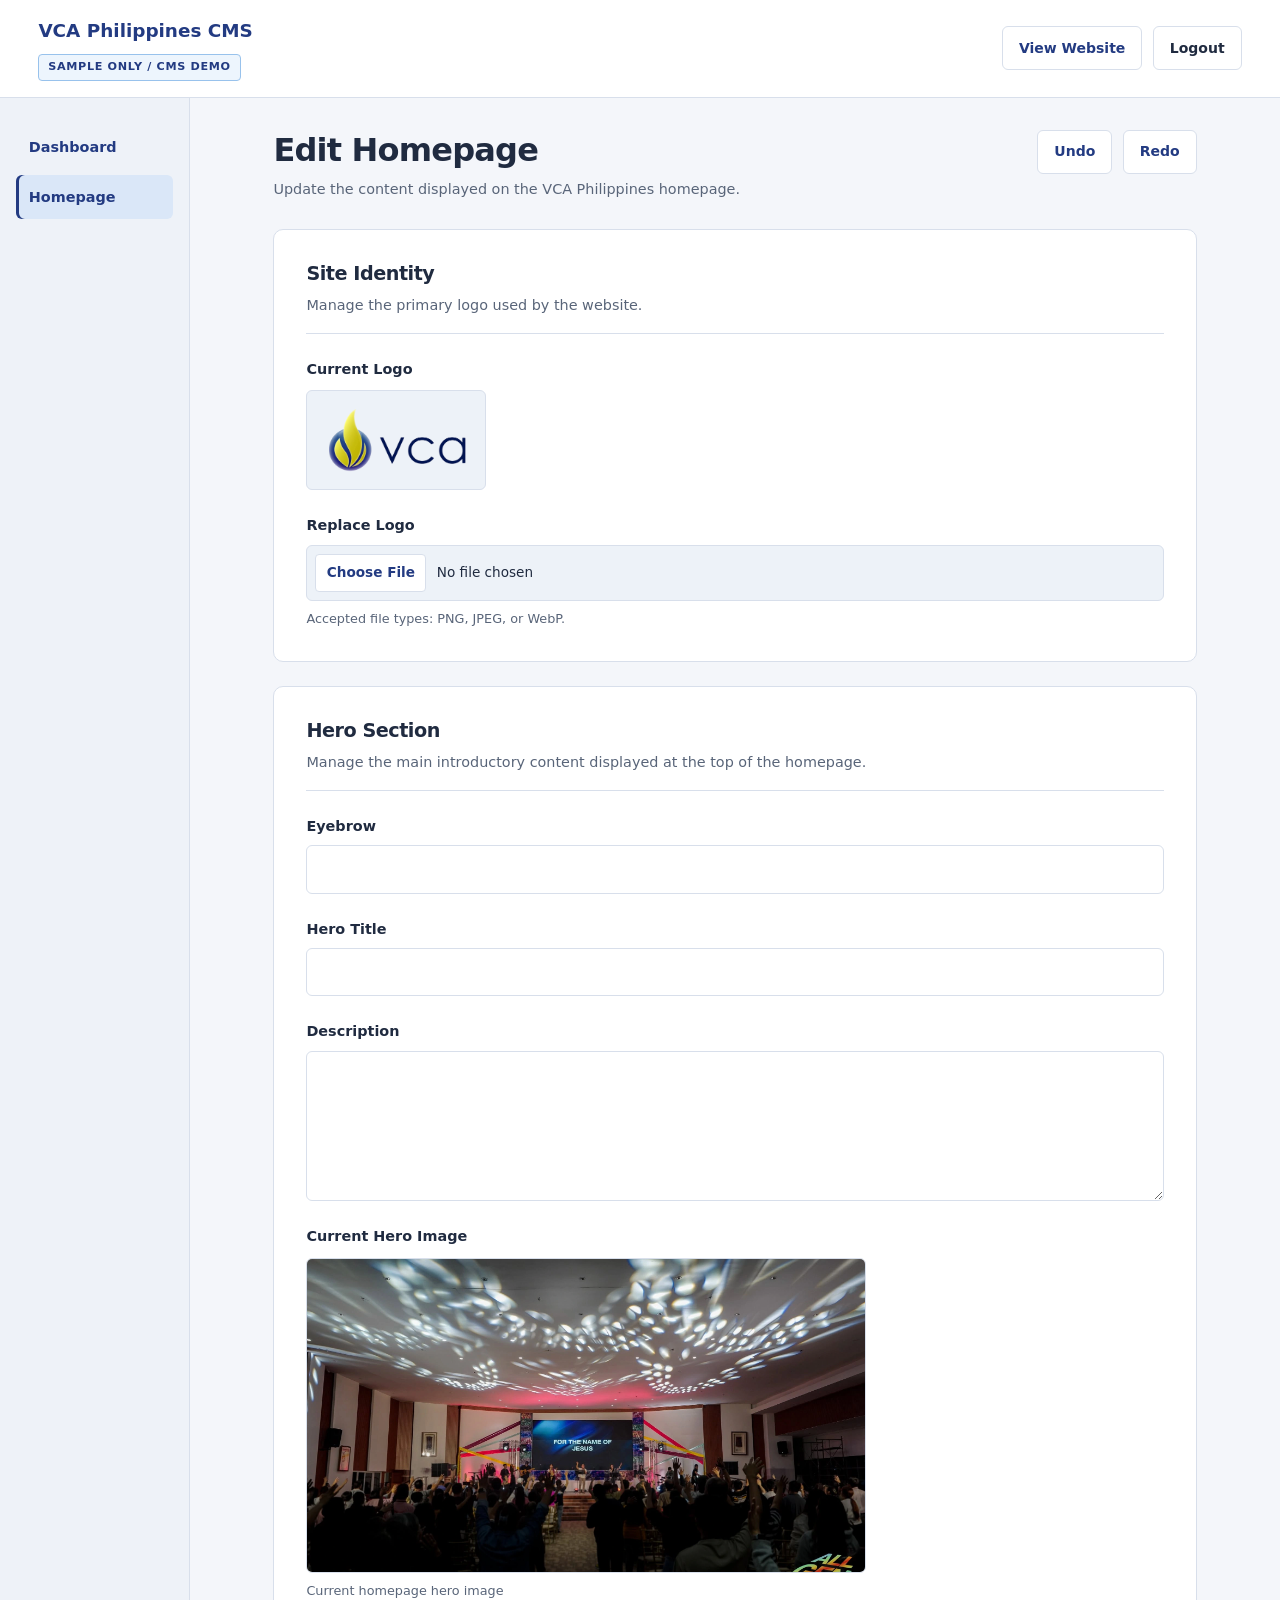
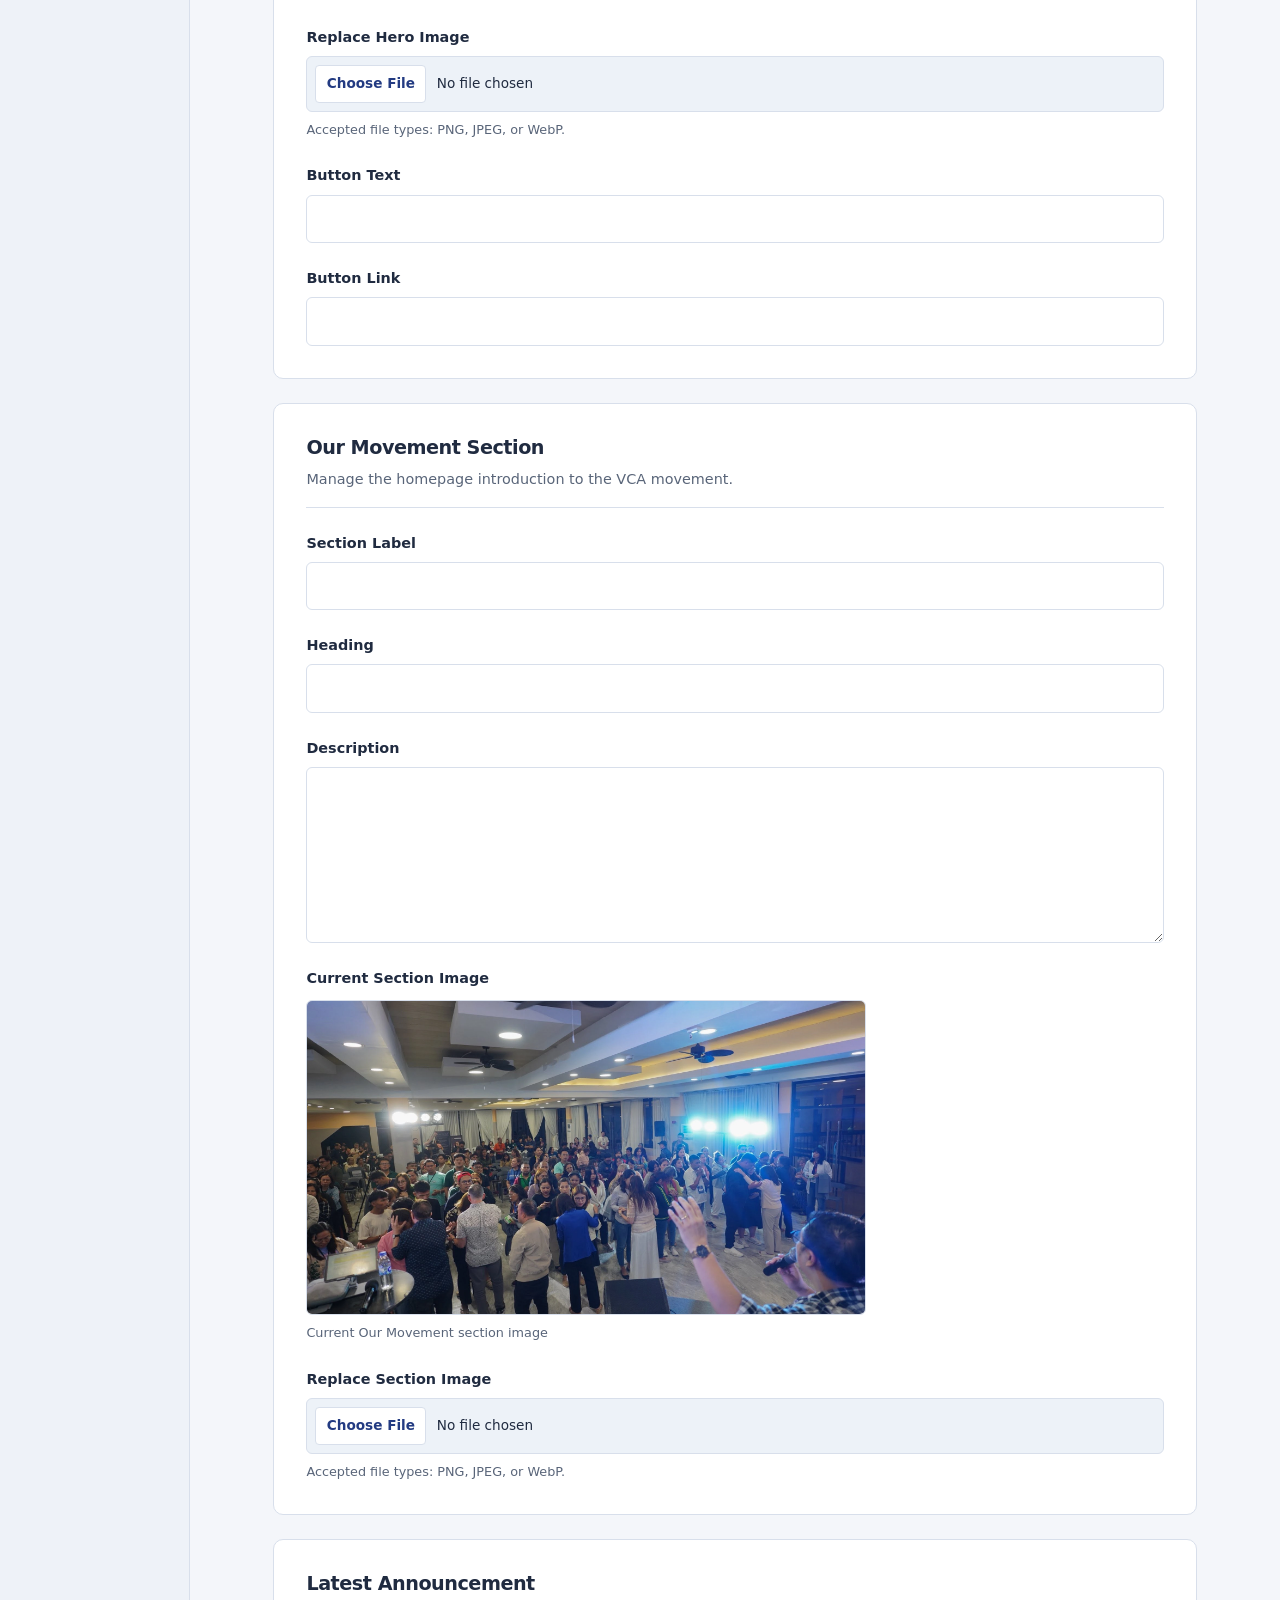
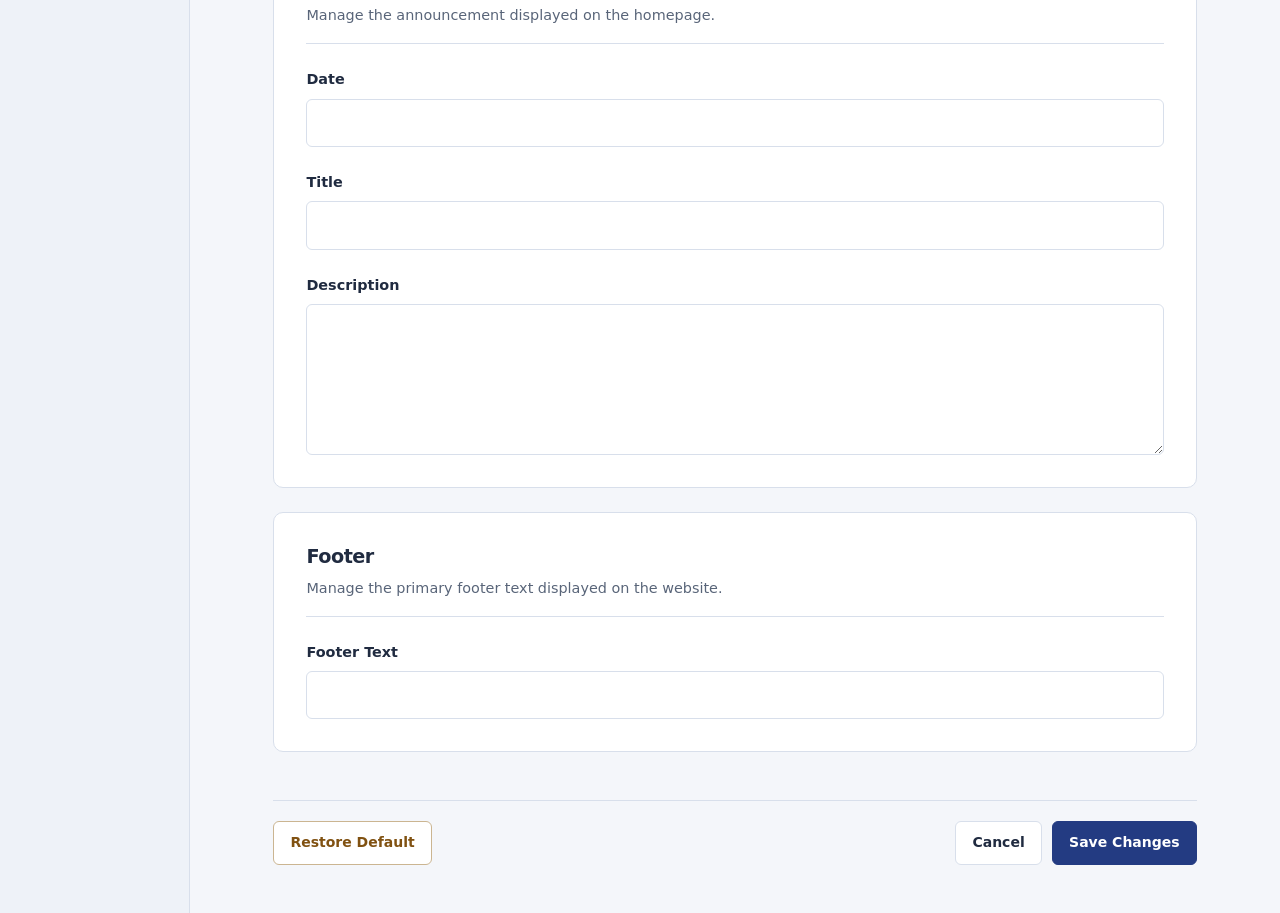
==== admin/index.html @ 5d70c637 "Initial VCA Philippines CMS Demo" ====
<!DOCTYPE html>
<html lang="en">
<head>
  <meta charset="UTF-8">
  <meta name="viewport" content="width=device-width, initial-scale=1.0">

  <title>VCA Philippines CMS | Homepage Editor</title>

  <meta
    name="description"
    content="VCA Philippines CMS demo homepage editor."
  >

  <!-- Future CMS stylesheet -->
  <link rel="stylesheet" href="admin.css">
</head>

<body>

  <!-- =========================================================
       ADMIN HEADER
  ========================================================== -->
  <header class="admin-header">

    <div class="admin-header__branding">
      <p class="admin-header__title">
        VCA Philippines CMS
      </p>

      <p class="admin-header__demo-label">
        <strong>SAMPLE ONLY / CMS DEMO</strong>
      </p>
    </div>

    <nav
      class="admin-header__actions"
      aria-label="CMS account and website actions"
    >
      <a
        id="view-website-link"
        href="../index.html"
        target="_blank"
        rel="noopener"
      >
        View Website
      </a>

      <button
        id="logout-button"
        type="button"
      >
        Logout
      </button>
    </nav>

  </header>


  <div class="admin-layout">

    <!-- =======================================================
         SIDEBAR
    ======================================================== -->
    <aside class="admin-sidebar">

      <nav aria-label="CMS navigation">
        <ul>

          <li>
            <a href="#">
              Dashboard
            </a>
          </li>

          <li>
            <a
              href="./index.html"
              aria-current="page"
            >
              Homepage
            </a>
          </li>

        </ul>
      </nav>

    </aside>


    <!-- =======================================================
         MAIN EDITOR REGION
    ======================================================== -->
    <main
      class="admin-main"
      aria-labelledby="editor-title"
    >

      <!-- =====================================================
           EDITOR TOOLBAR
      ====================================================== -->
      <header class="editor-toolbar">

        <div class="editor-toolbar__heading">
          <h1 id="editor-title">
            Edit Homepage
          </h1>

          <p>
            Update the content displayed on the VCA Philippines homepage.
          </p>
        </div>

        <div
          class="editor-toolbar__history"
          role="group"
          aria-label="Editing history controls"
        >
          <button
            id="undo-button"
            type="button"
          >
            Undo
          </button>

          <button
            id="redo-button"
            type="button"
          >
            Redo
          </button>
        </div>

      </header>


      <!-- =====================================================
           HOMEPAGE EDITOR FORM
      ====================================================== -->
      <form
        id="homepage-editor-form"
        class="homepage-editor"
        method="post"
      >

        <!-- ===================================================
             SITE IDENTITY
        ==================================================== -->
        <section
          class="editor-section"
          aria-labelledby="site-identity-heading"
        >

          <header class="editor-section__header">
            <h2 id="site-identity-heading">
              Site Identity
            </h2>

            <p>
              Manage the primary logo used by the website.
            </p>
          </header>


          <div class="editor-field">

            <p>
              Current Logo
            </p>

            <img
              id="site-logo-preview"
              src="../assets/vca_phils_logo.png"
              alt="Current VCA Philippines logo preview"
            >

          </div>


          <div class="editor-field">

            <label for="site-logo-input">
              Replace Logo
            </label>

            <input
              id="site-logo-input"
              name="site-logo"
              type="file"
              accept="image/png,image/jpeg,image/webp"
            >

            <p>
              Accepted file types: PNG, JPEG, or WebP.
            </p>

          </div>

        </section>


        <!-- ===================================================
             HERO SECTION
        ==================================================== -->
        <section
          class="editor-section"
          aria-labelledby="hero-section-heading"
        >

          <header class="editor-section__header">
            <h2 id="hero-section-heading">
              Hero Section
            </h2>

            <p>
              Manage the main introductory content displayed at the top
              of the homepage.
            </p>
          </header>


          <div class="editor-field">

            <label for="hero-eyebrow">
              Eyebrow
            </label>

            <input
              id="hero-eyebrow"
              name="hero-eyebrow"
              type="text"
            >

          </div>


          <div class="editor-field">

            <label for="hero-title">
              Hero Title
            </label>

            <input
              id="hero-title"
              name="hero-title"
              type="text"
            >

          </div>


          <div class="editor-field">

            <label for="hero-description">
              Description
            </label>

            <textarea
              id="hero-description"
              name="hero-description"
              rows="5"
            ></textarea>

          </div>


          <div class="editor-field">

            <p>
              Current Hero Image
            </p>

            <figure class="editor-image-preview">

              <img
                id="hero-image-preview"
                src="../assets/hero-default.webp"
                alt="Current homepage hero image preview"
              >

              <figcaption>
                Current homepage hero image
              </figcaption>

            </figure>

          </div>


          <div class="editor-field">

            <label for="hero-image-input">
              Replace Hero Image
            </label>

            <input
              id="hero-image-input"
              name="hero-image"
              type="file"
              accept="image/png,image/jpeg,image/webp"
            >

            <p>
              Accepted file types: PNG, JPEG, or WebP.
            </p>

          </div>


          <div class="editor-field">

            <label for="hero-button-text">
              Button Text
            </label>

            <input
              id="hero-button-text"
              name="hero-button-text"
              type="text"
            >

          </div>


          <div class="editor-field">

            <label for="hero-button-link">
              Button Link
            </label>

            <input
              id="hero-button-link"
              name="hero-button-link"
              type="text"
            >

          </div>

        </section>


        <!-- ===================================================
             OUR MOVEMENT SECTION
        ==================================================== -->
        <section
          class="editor-section"
          aria-labelledby="about-section-heading"
        >

          <header class="editor-section__header">
            <h2 id="about-section-heading">
              Our Movement Section
            </h2>

            <p>
              Manage the homepage introduction to the VCA movement.
            </p>
          </header>


          <div class="editor-field">

            <label for="about-label">
              Section Label
            </label>

            <input
              id="about-label"
              name="about-label"
              type="text"
            >

          </div>


          <div class="editor-field">

            <label for="about-title">
              Heading
            </label>

            <input
              id="about-title"
              name="about-title"
              type="text"
            >

          </div>


          <div class="editor-field">

            <label for="about-description">
              Description
            </label>

            <textarea
              id="about-description"
              name="about-description"
              rows="6"
            ></textarea>

          </div>


          <div class="editor-field">

            <p>
              Current Section Image
            </p>

            <figure class="editor-image-preview">

              <img
                id="about-image-preview"
                src="../assets/movement.webp"
                alt="Current Our Movement section image preview"
              >

              <figcaption>
                Current Our Movement section image
              </figcaption>

            </figure>

          </div>


          <div class="editor-field">

            <label for="about-image-input">
              Replace Section Image
            </label>

            <input
              id="about-image-input"
              name="about-image"
              type="file"
              accept="image/png,image/jpeg,image/webp"
            >

            <p>
              Accepted file types: PNG, JPEG, or WebP.
            </p>

          </div>

        </section>


        <!-- ===================================================
             LATEST ANNOUNCEMENT SECTION
        ==================================================== -->
        <section
          class="editor-section"
          aria-labelledby="announcement-section-heading"
        >

          <header class="editor-section__header">
            <h2 id="announcement-section-heading">
              Latest Announcement
            </h2>

            <p>
              Manage the announcement displayed on the homepage.
            </p>
          </header>


          <div class="editor-field">

            <label for="announcement-date">
              Date
            </label>

            <input
              id="announcement-date"
              name="announcement-date"
              type="text"
            >

          </div>


          <div class="editor-field">

            <label for="announcement-title">
              Title
            </label>

            <input
              id="announcement-title"
              name="announcement-title"
              type="text"
            >

          </div>


          <div class="editor-field">

            <label for="announcement-description">
              Description
            </label>

            <textarea
              id="announcement-description"
              name="announcement-description"
              rows="5"
            ></textarea>

          </div>

        </section>


        <!-- ===================================================
             FOOTER SECTION
        ==================================================== -->
        <section
          class="editor-section"
          aria-labelledby="footer-section-heading"
        >

          <header class="editor-section__header">
            <h2 id="footer-section-heading">
              Footer
            </h2>

            <p>
              Manage the primary footer text displayed on the website.
            </p>
          </header>


          <div class="editor-field">

            <label for="footer-text">
              Footer Text
            </label>

            <input
              id="footer-text"
              name="footer-text"
              type="text"
            >

          </div>

        </section>


        <!-- ===================================================
             EDITOR STATUS
        ==================================================== -->
        <div
          id="editor-status"
          class="editor-status"
          role="status"
          aria-live="polite"
          aria-atomic="true"
        ></div>


        <!-- ===================================================
             BOTTOM ACTIONS
        ==================================================== -->
        <footer class="editor-actions">

          <div class="editor-actions__secondary">

            <button
              id="restore-default-button"
              type="button"
            >
              Restore Default
            </button>

          </div>


          <div class="editor-actions__primary">

            <button
              id="cancel-button"
              type="button"
            >
              Cancel
            </button>

            <button
              id="save-button"
              type="submit"
            >
              Save Changes
            </button>

          </div>

        </footer>

      </form>

    </main>

  </div>

</body>
</html>
---- admin/admin.css ----
/* Design tokens */
:root {
  --vca-blue: #233b82;
  --vca-sky-blue: #98c2ec;
  --surface: #fff;
  --page-bg: #f4f6fa;
  --surface-muted: #edf2f8;
  --text-primary: #202b40;
  --text-muted: #596579;
  --border-color: #d8dfeb;
  --success: #22613b;
  --error: #a12c38;
  --warning: #805111;
  --radius: 10px;
  --shadow: 0 4px 18px rgba(23, 39, 75, 0.05);
  --content-width: 1000px;
}

/* Base */
*, *::before, *::after { box-sizing: border-box; }
body {
  margin: 0;
  background: var(--page-bg);
  color: var(--text-primary);
  font-family: system-ui, -apple-system, BlinkMacSystemFont, "Segoe UI", sans-serif;
  font-size: 1rem;
  line-height: 1.6;
}
h1, h2, p { margin-top: 0; }
h1, h2 { line-height: 1.25; letter-spacing: -0.025em; }
h1 { font-size: clamp(1.6rem, 3vw, 2rem); margin-bottom: 0.5rem; }
h2 { font-size: 1.2rem; margin-bottom: 0.5rem; }
a { color: var(--vca-blue); text-underline-offset: 0.2em; }
a:hover { text-decoration-thickness: 2px; }
img { display: block; max-width: 100%; }
button, input, textarea { font: inherit; }
button, a, label, p, h1, h2 { overflow-wrap: anywhere; }
:focus-visible {
  outline: 3px solid var(--vca-blue);
  outline-offset: 3px;
}

/* Forms */
label {
  display: block;
  margin-bottom: 0.45rem;
  font-size: 0.9rem;
  font-weight: 650;
}
input, textarea {
  display: block;
  width: 100%;
  min-width: 0;
  min-height: 44px;
  padding: 0.65rem 0.8rem;
  color: var(--text-primary);
  background: var(--surface);
  border: 1px solid var(--border-color);
  border-radius: 6px;
}
input:hover:not(:disabled), textarea:hover:not(:disabled) { border-color: #8999b6; }
input:focus-visible, textarea:focus-visible { border-color: var(--vca-blue); }
textarea { min-height: 130px; resize: vertical; }
input[type="file"] {
  padding: 0.5rem;
  font-size: 0.85rem;
  background: var(--surface-muted);
}
input::file-selector-button {
  margin-right: 0.65rem;
  padding: 0.45rem 0.65rem;
  border: 1px solid var(--border-color);
  border-radius: 4px;
  background: var(--surface);
  color: var(--vca-blue);
  font: inherit;
  font-weight: 600;
  cursor: pointer;
}
input::file-selector-button:hover { background: #e1ebf8; }
input[aria-invalid="true"], textarea[aria-invalid="true"] { border-color: var(--error); }
input:disabled, textarea:disabled { background: var(--surface-muted); color: var(--text-muted); cursor: not-allowed; }
.cms-form-field + .cms-form-field { margin-top: 1.25rem; }
.editor-field + .editor-field { margin-top: 1.5rem; }
.editor-field > p {
  margin-bottom: 0.6rem;
  font-size: 0.9rem;
  font-weight: 600;
}
.editor-field > input + p {
  margin: 0.5rem 0 0;
  font-size: 0.8rem;
  font-weight: 400;
  color: var(--text-muted);
}

/* Buttons */
button, #view-website-link {
  display: inline-flex;
  align-items: center;
  justify-content: center;
  min-height: 44px;
  max-width: 100%;
  padding: 0.6rem 1rem;
  border: 1px solid var(--border-color);
  border-radius: 6px;
  background: var(--surface);
  color: var(--text-primary);
  font-size: 0.875rem;
  font-weight: 650;
  line-height: 1.4;
  text-align: center;
  text-decoration: none;
  cursor: pointer;
}
button:hover:not(:disabled), #view-website-link:hover { background: var(--surface-muted); border-color: #8999b6; }
#view-website-link, #undo-button, #redo-button { color: var(--vca-blue); }
#save-button, #login-submit {
  background: var(--vca-blue);
  color: #fff;
  border-color: var(--vca-blue);
}
#save-button:hover:not(:disabled), #login-submit:hover:not(:disabled) { background: #1a2d65; border-color: #1a2d65; }
#restore-default-button { color: var(--warning); border-color: #cbb591; }
#restore-default-button:hover:not(:disabled) { background: #fff5e5; border-color: var(--warning); }
button:disabled {
  opacity: 0.5;
  cursor: not-allowed;
  filter: grayscale(1);
}
button[aria-busy="true"] { cursor: progress; }

/* Login */
.cms-login {
  min-height: 100vh;
  min-height: 100svh;
  display: grid;
  place-items: center;
  padding: 2rem 1.25rem;
}
.cms-login__panel {
  width: 100%;
  max-width: 460px;
  min-width: 0;
  padding: clamp(1.25rem, 4vw, 2.25rem);
  background: var(--surface);
  border: 1px solid var(--border-color);
  border-radius: var(--radius);
  box-shadow: var(--shadow);
}
.cms-login__header { text-align: center; margin-bottom: 1.75rem; }
.cms-login__logo { width: 120px; height: 80px; object-fit: contain; margin: 0 auto 1rem; }
.cms-login__label, .admin-header__demo-label {
  display: inline-block;
  margin-bottom: 0.75rem;
  padding: 0.25rem 0.55rem;
  border: 1px solid var(--vca-sky-blue);
  border-radius: 4px;
  background: #edf5fd;
  color: var(--vca-blue);
  font-size: 0.7rem;
  font-weight: 700;
  letter-spacing: 0.06em;
  line-height: 1.5;
  text-transform: uppercase;
}
.cms-login__header > p:last-child { margin-bottom: 0; color: var(--text-muted); font-size: 0.9rem; }
#login-submit { width: 100%; margin-top: 1.25rem; }
.cms-demo-notice {
  margin-top: 1.75rem;
  padding: 1rem;
  border-radius: 6px;
  background: var(--surface-muted);
  color: var(--vca-blue);
  font-size: 0.8rem;
  text-align: center;
}
.cms-demo-notice p { margin: 0.35rem 0 0; color: var(--text-muted); }

/* Admin shell */
.admin-header {
  display: flex;
  align-items: center;
  justify-content: space-between;
  flex-wrap: wrap;
  gap: 1rem;
  padding: 1rem clamp(1.25rem, 3vw, 2.5rem);
  background: var(--surface);
  border-bottom: 1px solid var(--border-color);
}
.admin-header__title { margin-bottom: 0.4rem; color: var(--vca-blue); font-size: 1.15rem; font-weight: 750; }
.admin-header__demo-label { margin-bottom: 0; }
.admin-header__actions, .editor-toolbar__history, .editor-actions__primary {
  display: flex;
  flex-wrap: wrap;
  align-items: center;
  gap: 0.65rem;
}
.admin-layout { display: grid; grid-template-columns: 190px minmax(0, 1fr); min-height: calc(100vh - 110px); }
.admin-sidebar { padding: 1.75rem 1rem; border-right: 1px solid var(--border-color); background: #eef2f8; }
.admin-sidebar ul { list-style: none; padding: 0; margin: 0; display: grid; gap: 0.35rem; }
.admin-sidebar a {
  display: flex;
  align-items: center;
  min-height: 44px;
  padding: 0.6rem 0.8rem;
  border-radius: 6px;
  font-size: 0.9rem;
  font-weight: 600;
  text-decoration: none;
}
.admin-sidebar a:hover { background: #dfe8f5; }
.admin-sidebar a[aria-current="page"] { background: #dae7f8; box-shadow: inset 3px 0 var(--vca-blue); }
.admin-main { min-width: 0; width: 100%; max-width: var(--content-width); margin-inline: auto; padding: 2rem clamp(1.25rem, 3vw, 2.5rem) 3rem; }

/* Editor panels and previews */
.editor-toolbar { display: flex; justify-content: space-between; align-items: flex-start; flex-wrap: wrap; gap: 1rem; margin-bottom: 1.75rem; }
.editor-toolbar__heading { min-width: 0; }
.editor-toolbar__heading p { margin: 0; color: var(--text-muted); font-size: 0.9rem; }
.homepage-editor { display: grid; gap: 1.5rem; min-width: 0; }
.editor-section { min-width: 0; padding: clamp(1.25rem, 3vw, 2rem); border: 1px solid var(--border-color); border-radius: var(--radius); background: var(--surface); }
.editor-section__header { margin-bottom: 1.5rem; padding-bottom: 1rem; border-bottom: 1px solid var(--border-color); }
.editor-section__header p { max-width: 65ch; margin-bottom: 0; color: var(--text-muted); font-size: 0.9rem; }
#site-logo-preview { width: 180px; height: 100px; padding: 1rem; object-fit: contain; border: 1px solid var(--border-color); border-radius: 6px; background: var(--surface-muted); }
.editor-image-preview { width: 100%; max-width: 560px; margin: 0; }
.editor-image-preview img { width: 100%; aspect-ratio: 16 / 9; max-height: 315px; object-fit: cover; border: 1px solid var(--border-color); border-radius: 6px; background: var(--surface-muted); }
.editor-image-preview figcaption { margin-top: 0.5rem; color: var(--text-muted); font-size: 0.8rem; }
.editor-actions { display: flex; justify-content: space-between; align-items: center; flex-wrap: wrap; gap: 1rem; padding-top: 1.25rem; border-top: 1px solid var(--border-color); }

/* Future status states: apply classes to the existing live regions.
   State text will be supplied later; CSS does not generate messages. */
.cms-login__status, .editor-status { border-radius: 6px; font-size: 0.9rem; overflow-wrap: anywhere; }
.cms-login__status:not(:empty) { margin-top: 1.25rem; }
.cms-login__status:not(:empty), .editor-status:not(:empty) { padding: 0.8rem 1rem; border: 1px solid var(--border-color); background: var(--surface-muted); }
.editor-status:empty { margin-block: -0.75rem; }
.cms-login__status.is-success, .editor-status.is-success { color: var(--success); border-color: #a7cbb2; background: #eff8f2; }
.cms-login__status.is-error, .editor-status.is-error { color: var(--error); border-color: #e5b6bc; background: #fff2f3; }
.cms-login__status.is-warning, .editor-status.is-warning { color: var(--warning); border-color: #ddc5a1; background: #fff7eb; }
.cms-login__status.is-loading, .editor-status.is-loading,
.cms-login__status.is-ready, .editor-status.is-ready { color: var(--vca-blue); border-color: var(--vca-sky-blue); background: #edf5fd; }
.cms-login__status.is-loading, .editor-status.is-loading { cursor: progress; }

/* Responsive: navigation stays exposed, actions wrap without scripts. */
@media (max-width: 800px) {
  .admin-layout { grid-template-columns: minmax(0, 1fr); }
  .admin-sidebar { padding: 0.65rem 1.25rem; border-right: 0; border-bottom: 1px solid var(--border-color); }
  .admin-sidebar ul { display: flex; flex-wrap: wrap; gap: 0.5rem; }
  .admin-main { padding-top: 1.5rem; }
}
@media (max-width: 650px) {
  .admin-header { align-items: flex-start; }
  .admin-header__branding, .admin-header__actions { width: 100%; }
  .editor-toolbar { gap: 0.85rem; }
  .editor-actions { align-items: stretch; }
  .editor-actions__secondary, .editor-actions__primary { width: 100%; }
  .editor-actions__primary button { flex: 1; }
}
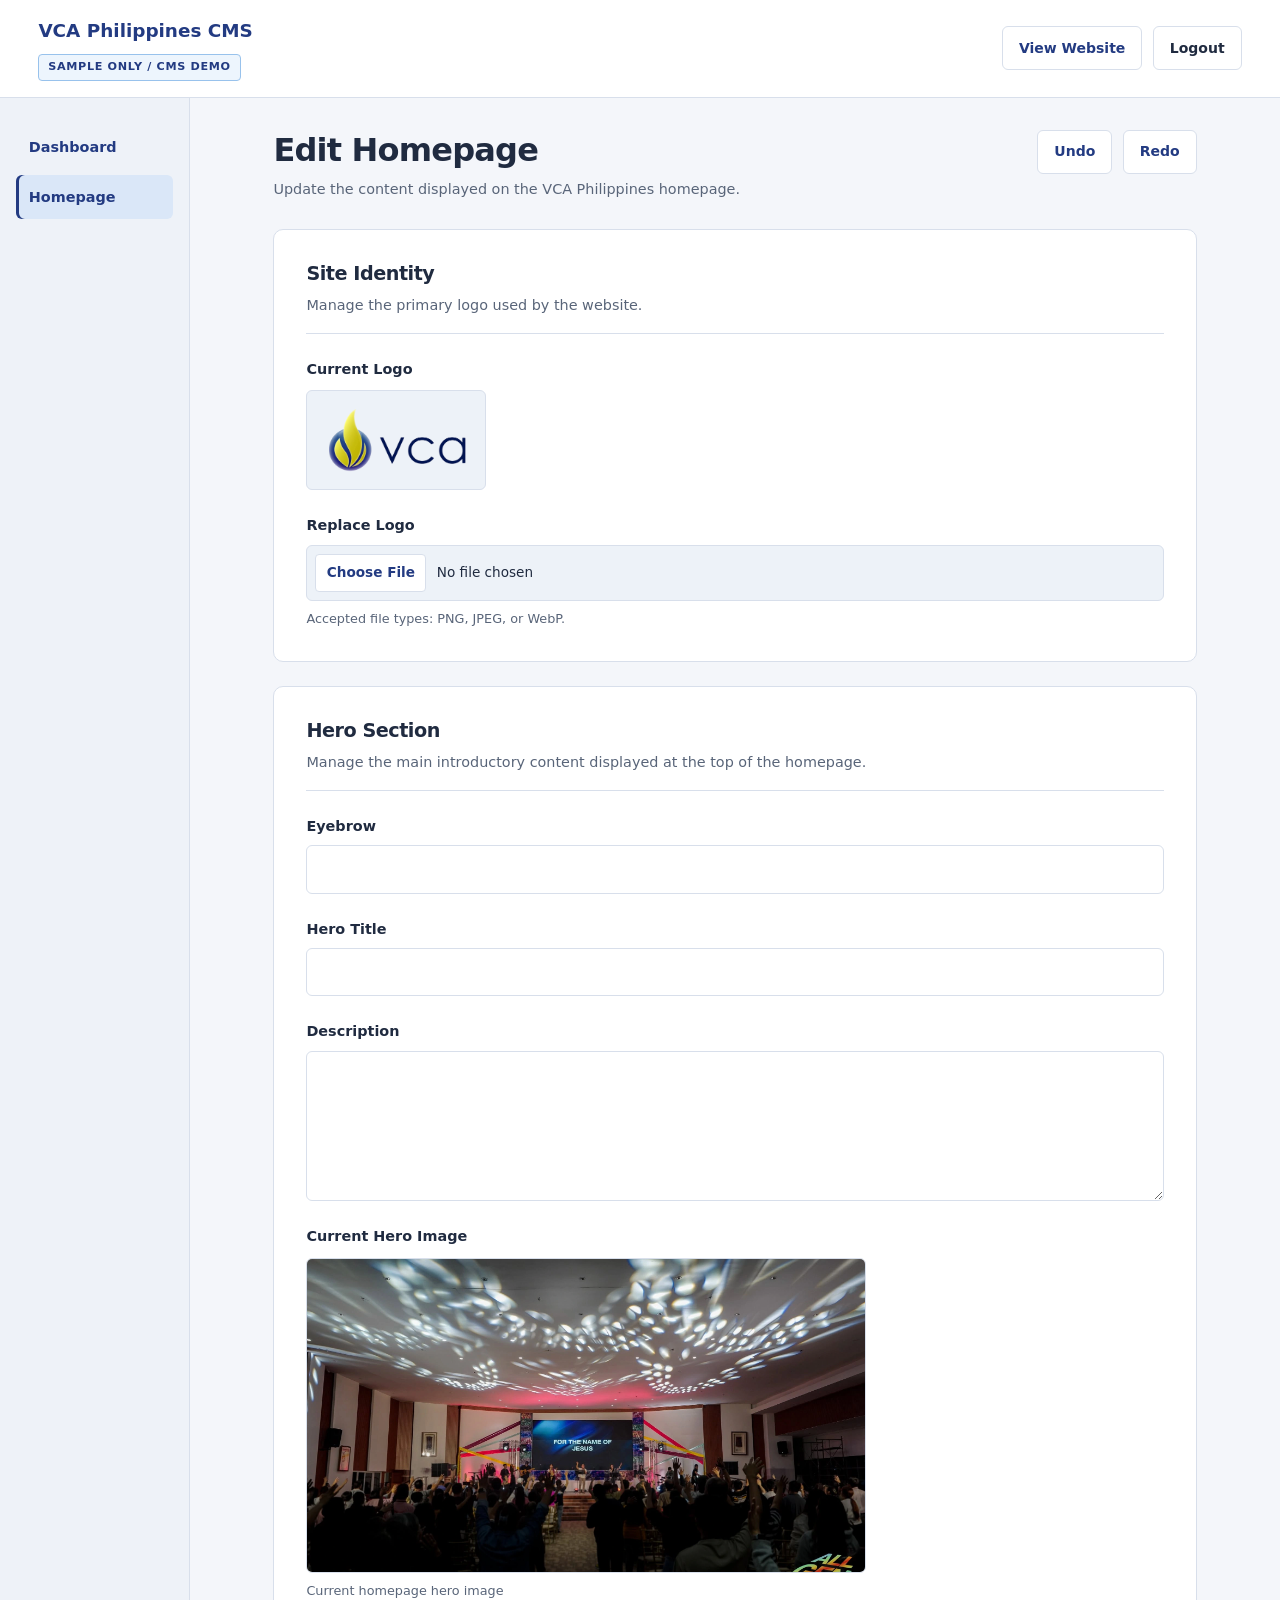
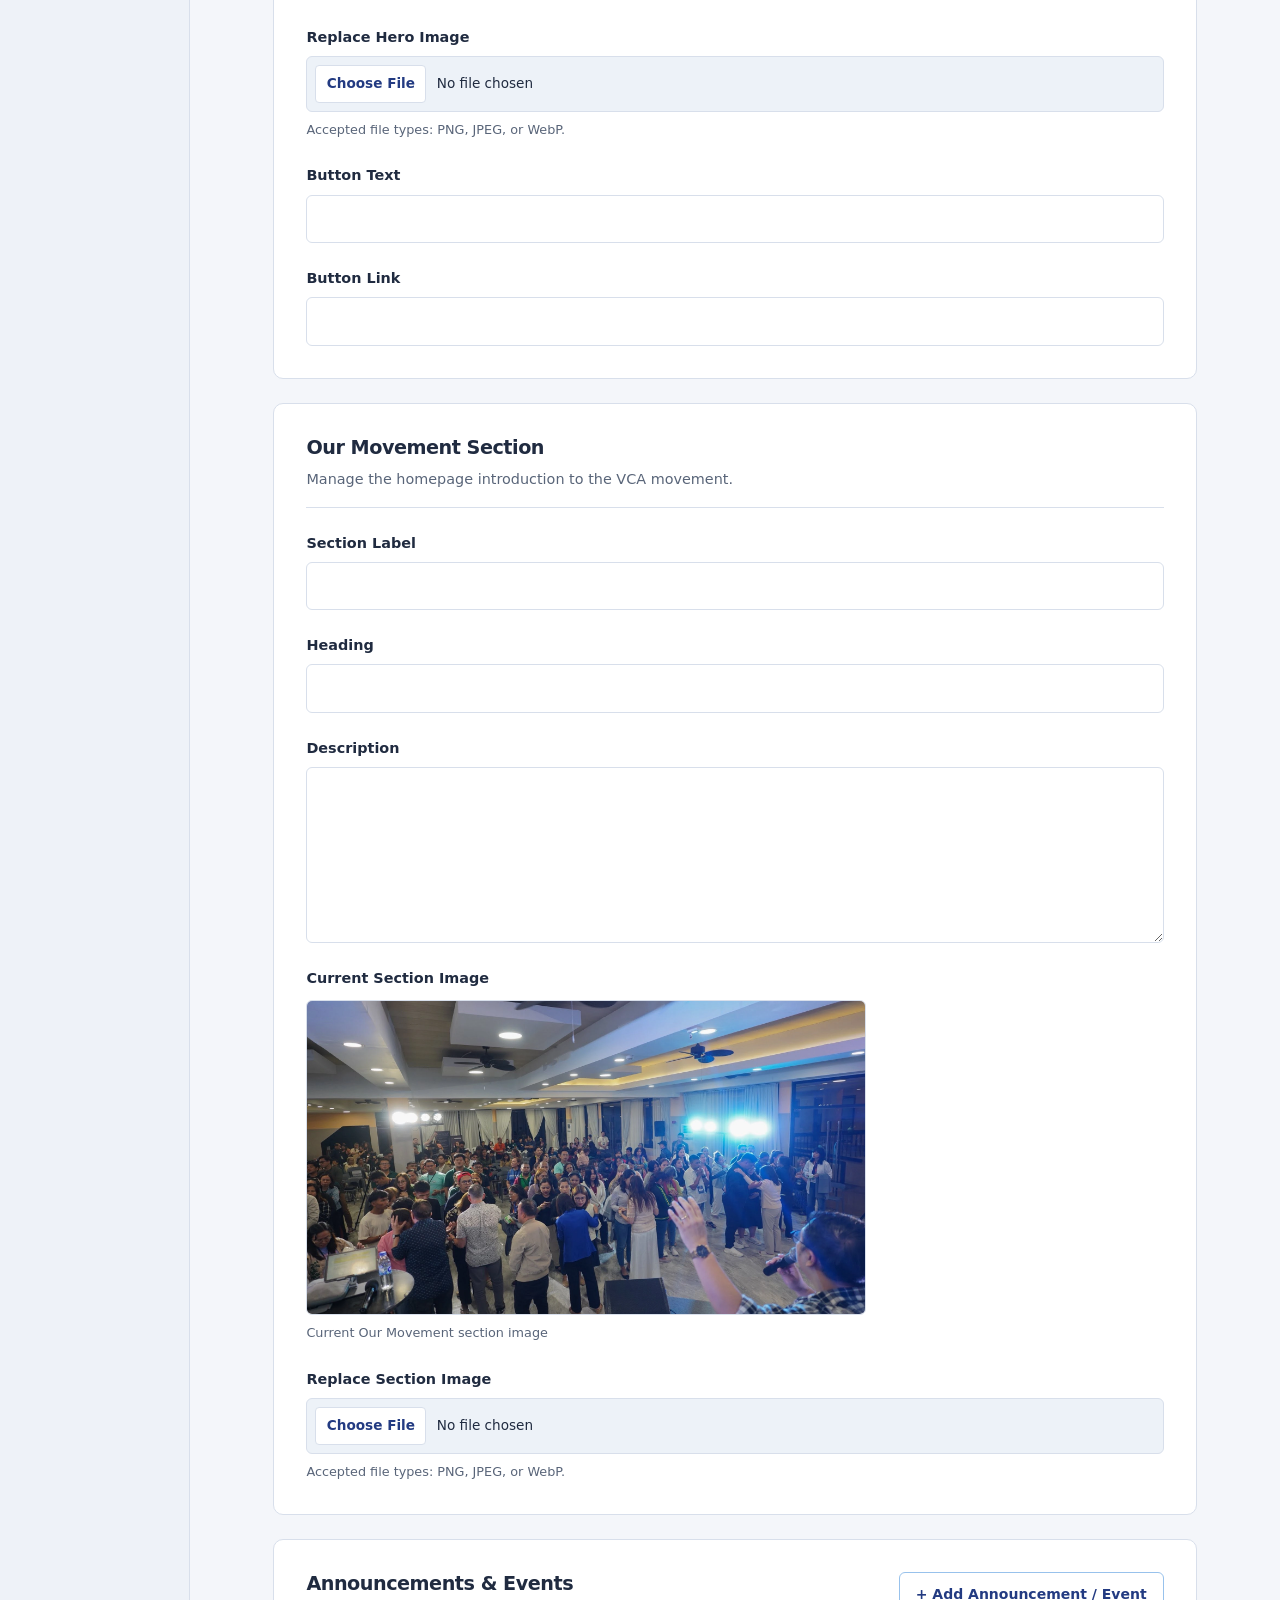
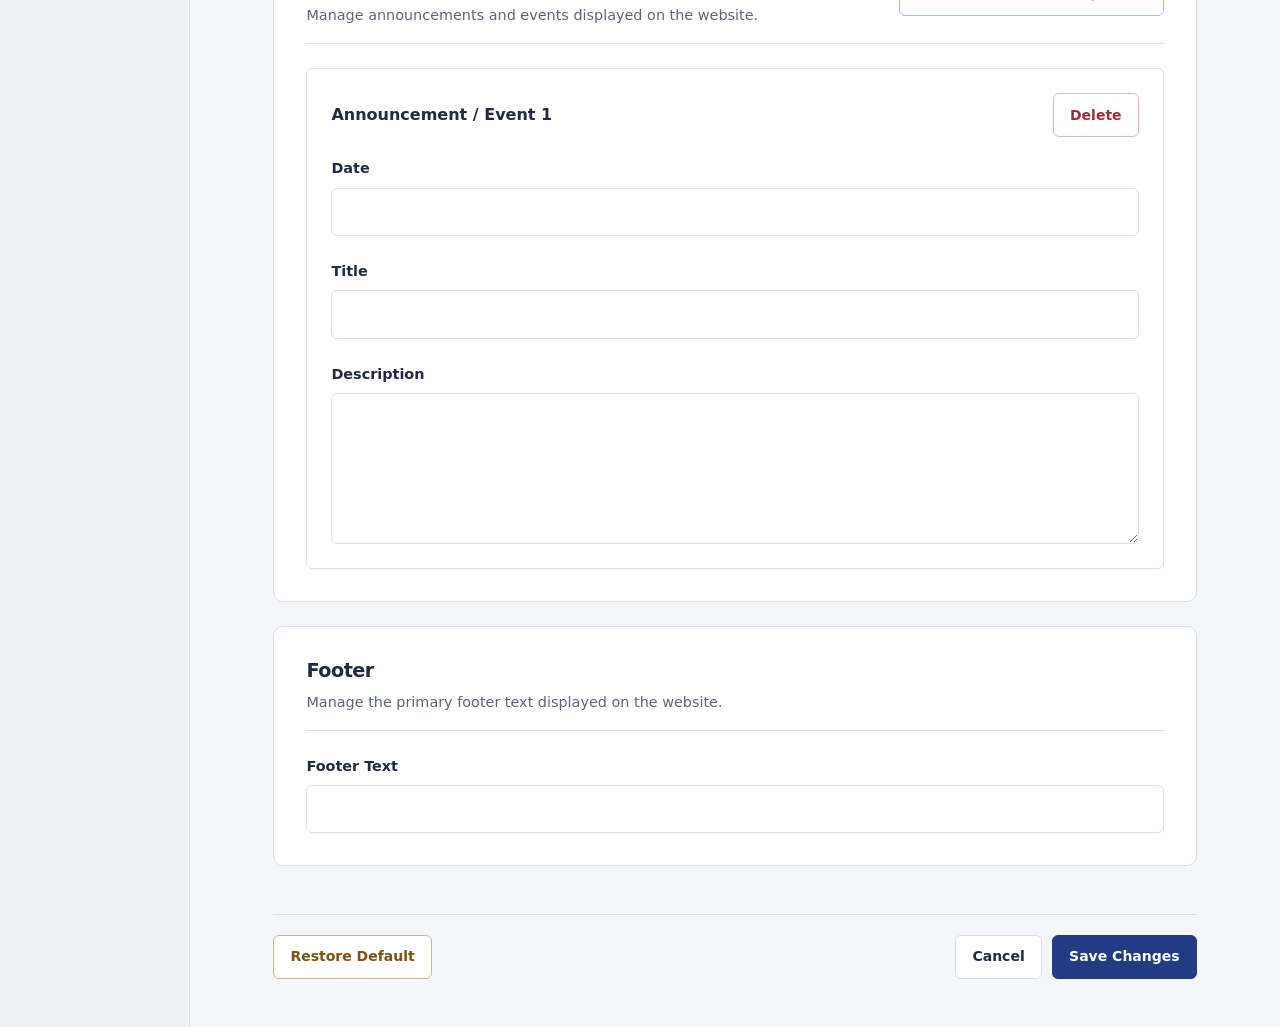
==== commit a22834bb: "Add announcement and event presentation controls" ====
--- a/admin/index.html
+++ b/admin/index.html
@@ -448,67 +448,80 @@
 
 
         <!-- ===================================================
-             LATEST ANNOUNCEMENT SECTION
+             ANNOUNCEMENTS & EVENTS SECTION
         ==================================================== -->
         <section
           class="editor-section"
           aria-labelledby="announcement-section-heading"
         >
 
-          <header class="editor-section__header">
-            <h2 id="announcement-section-heading">
-              Latest Announcement
-            </h2>
-
-            <p>
-              Manage the announcement displayed on the homepage.
-            </p>
+          <header class="editor-section__header announcement-section__header">
+            <div>
+              <h2 id="announcement-section-heading">
+                Announcements &amp; Events
+              </h2>
+
+              <p>
+                Manage announcements and events displayed on the website.
+              </p>
+            </div>
+            <button id="add-announcement-button" type="button">
+              + Add Announcement / Event
+            </button>
           </header>
 
 
-          <div class="editor-field">
-
-            <label for="announcement-date">
-              Date
-            </label>
-
-            <input
-              id="announcement-date"
-              name="announcement-date"
-              type="text"
-            >
-
-          </div>
-
-
-          <div class="editor-field">
-
-            <label for="announcement-title">
-              Title
-            </label>
-
-            <input
-              id="announcement-title"
-              name="announcement-title"
-              type="text"
-            >
-
-          </div>
-
-
-          <div class="editor-field">
-
-            <label for="announcement-description">
-              Description
-            </label>
-
-            <textarea
-              id="announcement-description"
-              name="announcement-description"
-              rows="5"
-            ></textarea>
-
-          </div>
+          <section class="announcement-entry" aria-labelledby="announcement-entry-heading">
+            <header class="announcement-entry__header">
+              <h3 id="announcement-entry-heading">Announcement / Event 1</h3>
+              <button id="delete-announcement-button" type="button" aria-describedby="announcement-entry-heading">Delete</button>
+            </header>
+
+            <div class="editor-field">
+
+              <label for="announcement-date">
+                Date
+              </label>
+
+              <input
+                id="announcement-date"
+                name="announcement-date"
+                type="text"
+              >
+
+            </div>
+
+
+            <div class="editor-field">
+
+              <label for="announcement-title">
+                Title
+              </label>
+
+              <input
+                id="announcement-title"
+                name="announcement-title"
+                type="text"
+              >
+
+            </div>
+
+
+            <div class="editor-field">
+
+              <label for="announcement-description">
+                Description
+              </label>
+
+              <textarea
+                id="announcement-description"
+                name="announcement-description"
+                rows="5"
+              ></textarea>
+
+            </div>
+
+          </section>
 
         </section>
 
--- a/admin/admin.css
+++ b/admin/admin.css
@@ -227,6 +227,30 @@
 .editor-image-preview figcaption { margin-top: 0.5rem; color: var(--text-muted); font-size: 0.8rem; }
 .editor-actions { display: flex; justify-content: space-between; align-items: center; flex-wrap: wrap; gap: 1rem; padding-top: 1.25rem; border-top: 1px solid var(--border-color); }
 
+/* One static announcement/event entry; controls are presentation only. */
+.announcement-section__header,
+.announcement-entry__header {
+  display: flex;
+  flex-wrap: wrap;
+  align-items: flex-start;
+  justify-content: space-between;
+  gap: 1rem;
+}
+.announcement-section__header > div { flex: 1 1 260px; min-width: 0; }
+.announcement-entry {
+  min-width: 0;
+  padding: clamp(1rem, 2vw, 1.5rem);
+  border: 1px solid var(--border-color);
+  border-radius: 6px;
+}
+.announcement-entry__header { align-items: center; margin-bottom: 1.25rem; }
+.announcement-entry__header h3 { margin: 0; font-size: 1rem; line-height: 1.4; }
+#add-announcement-button { color: var(--vca-blue); border-color: var(--vca-sky-blue); }
+#add-announcement-button:hover:not(:disabled) { background: #edf5fd; border-color: var(--vca-blue); }
+#delete-announcement-button { color: var(--error); border-color: #e5b6bc; }
+#delete-announcement-button:hover:not(:disabled) { background: #fff2f3; border-color: var(--error); }
+#delete-announcement-button:focus-visible { outline-color: var(--error); }
+
 /* Future status states: apply classes to the existing live regions.
    State text will be supplied later; CSS does not generate messages. */
 .cms-login__status, .editor-status { border-radius: 6px; font-size: 0.9rem; overflow-wrap: anywhere; }
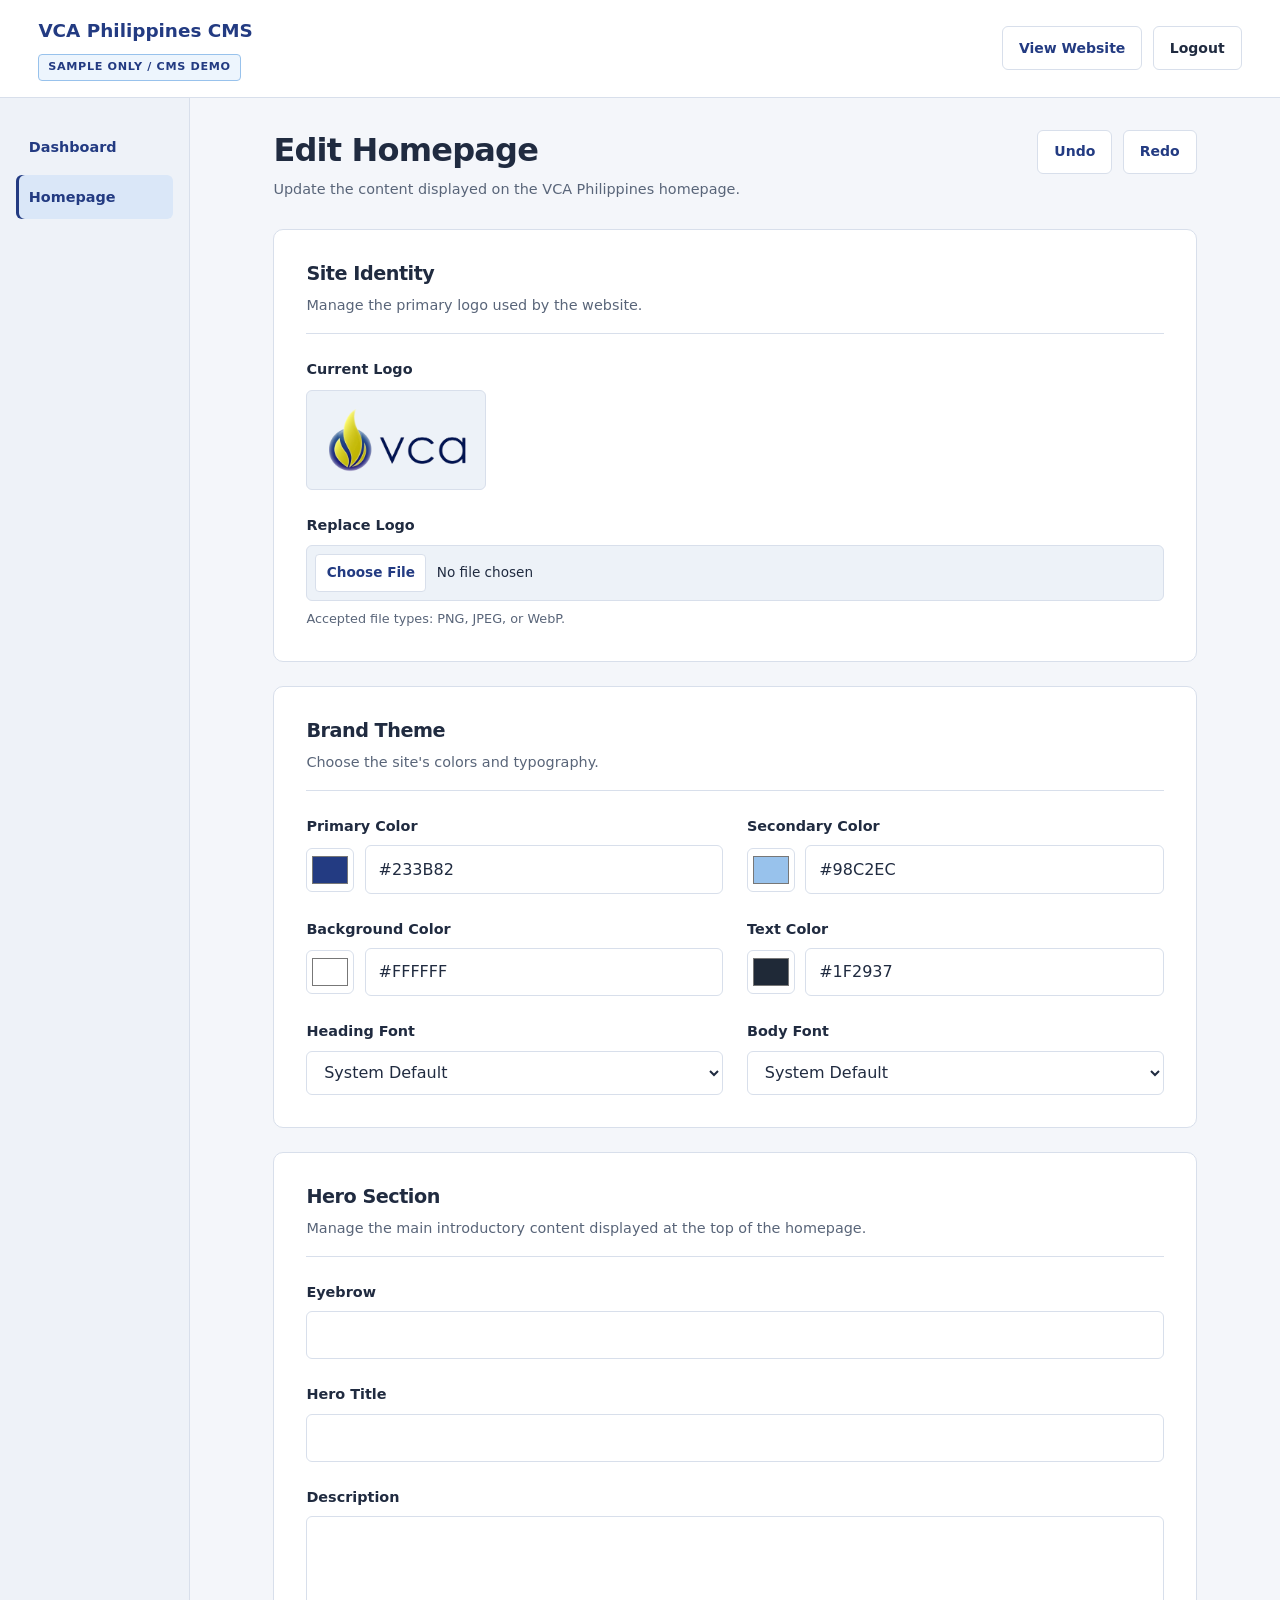
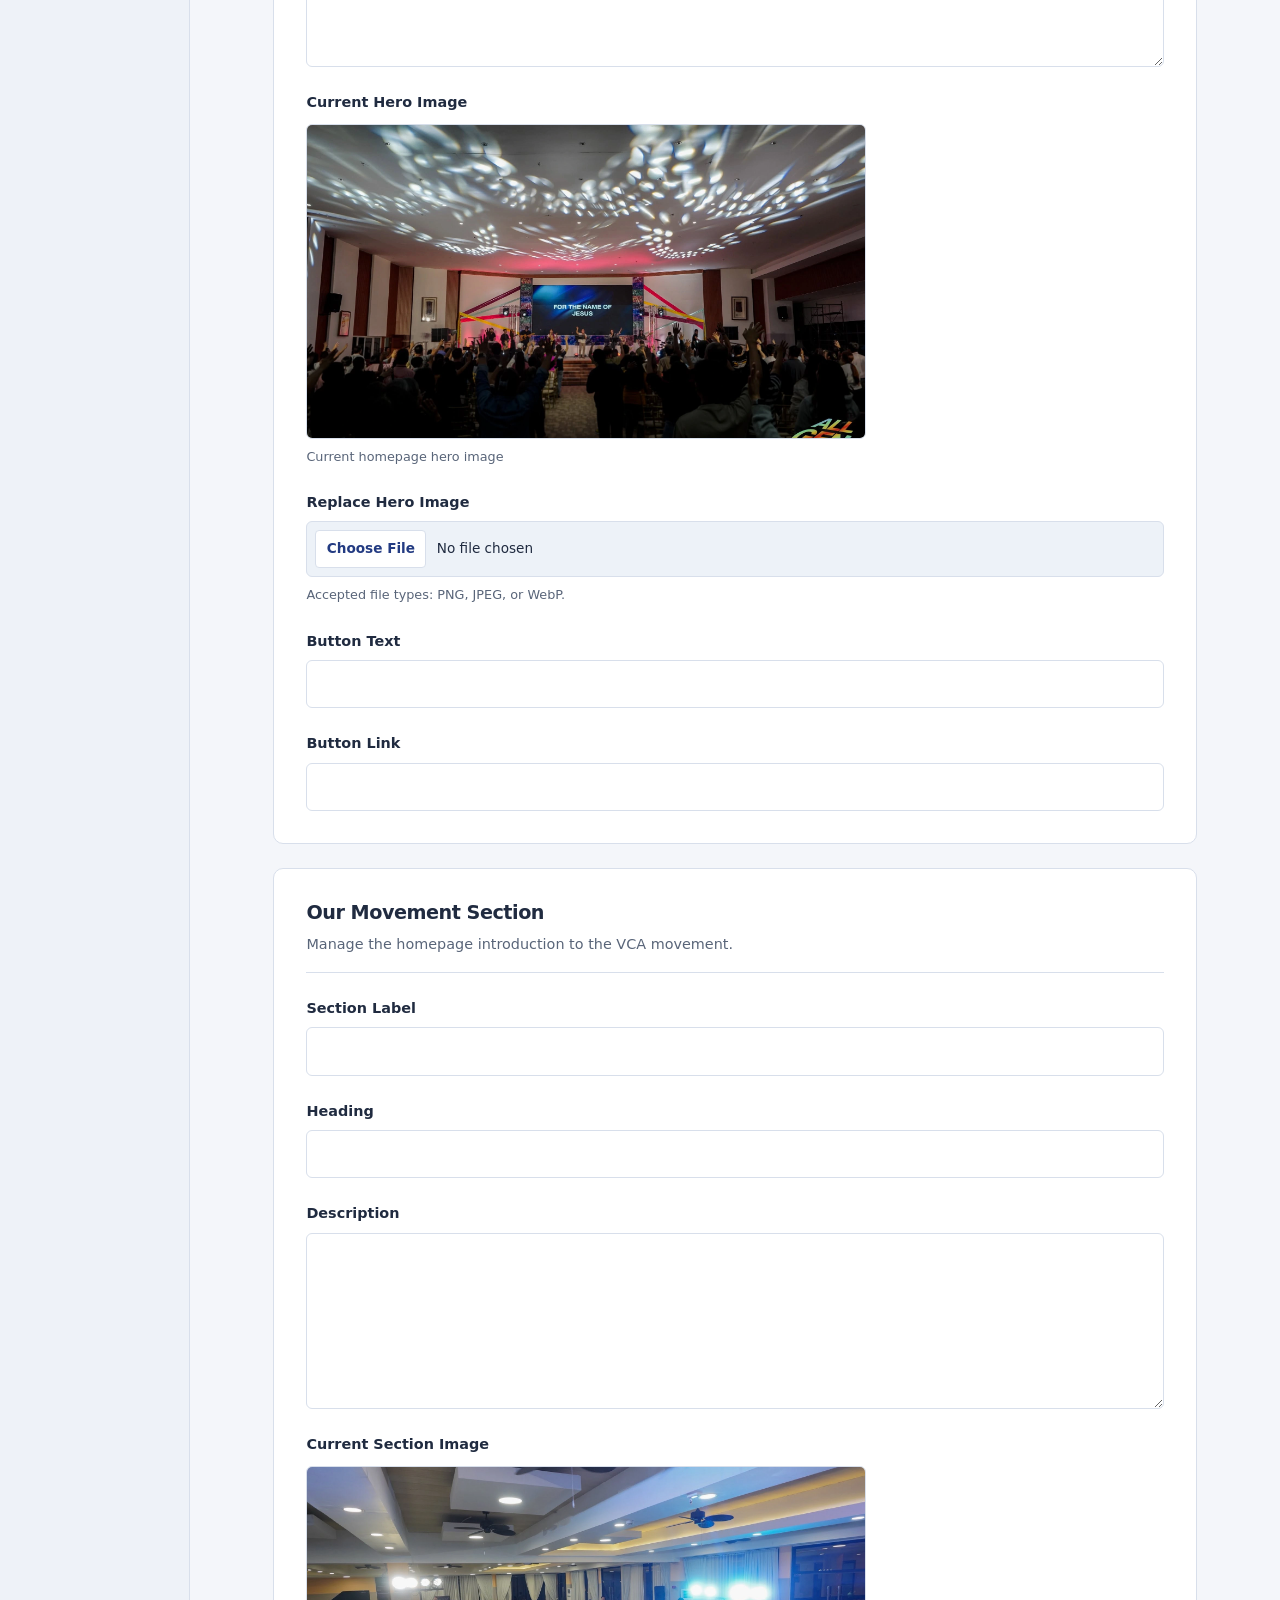
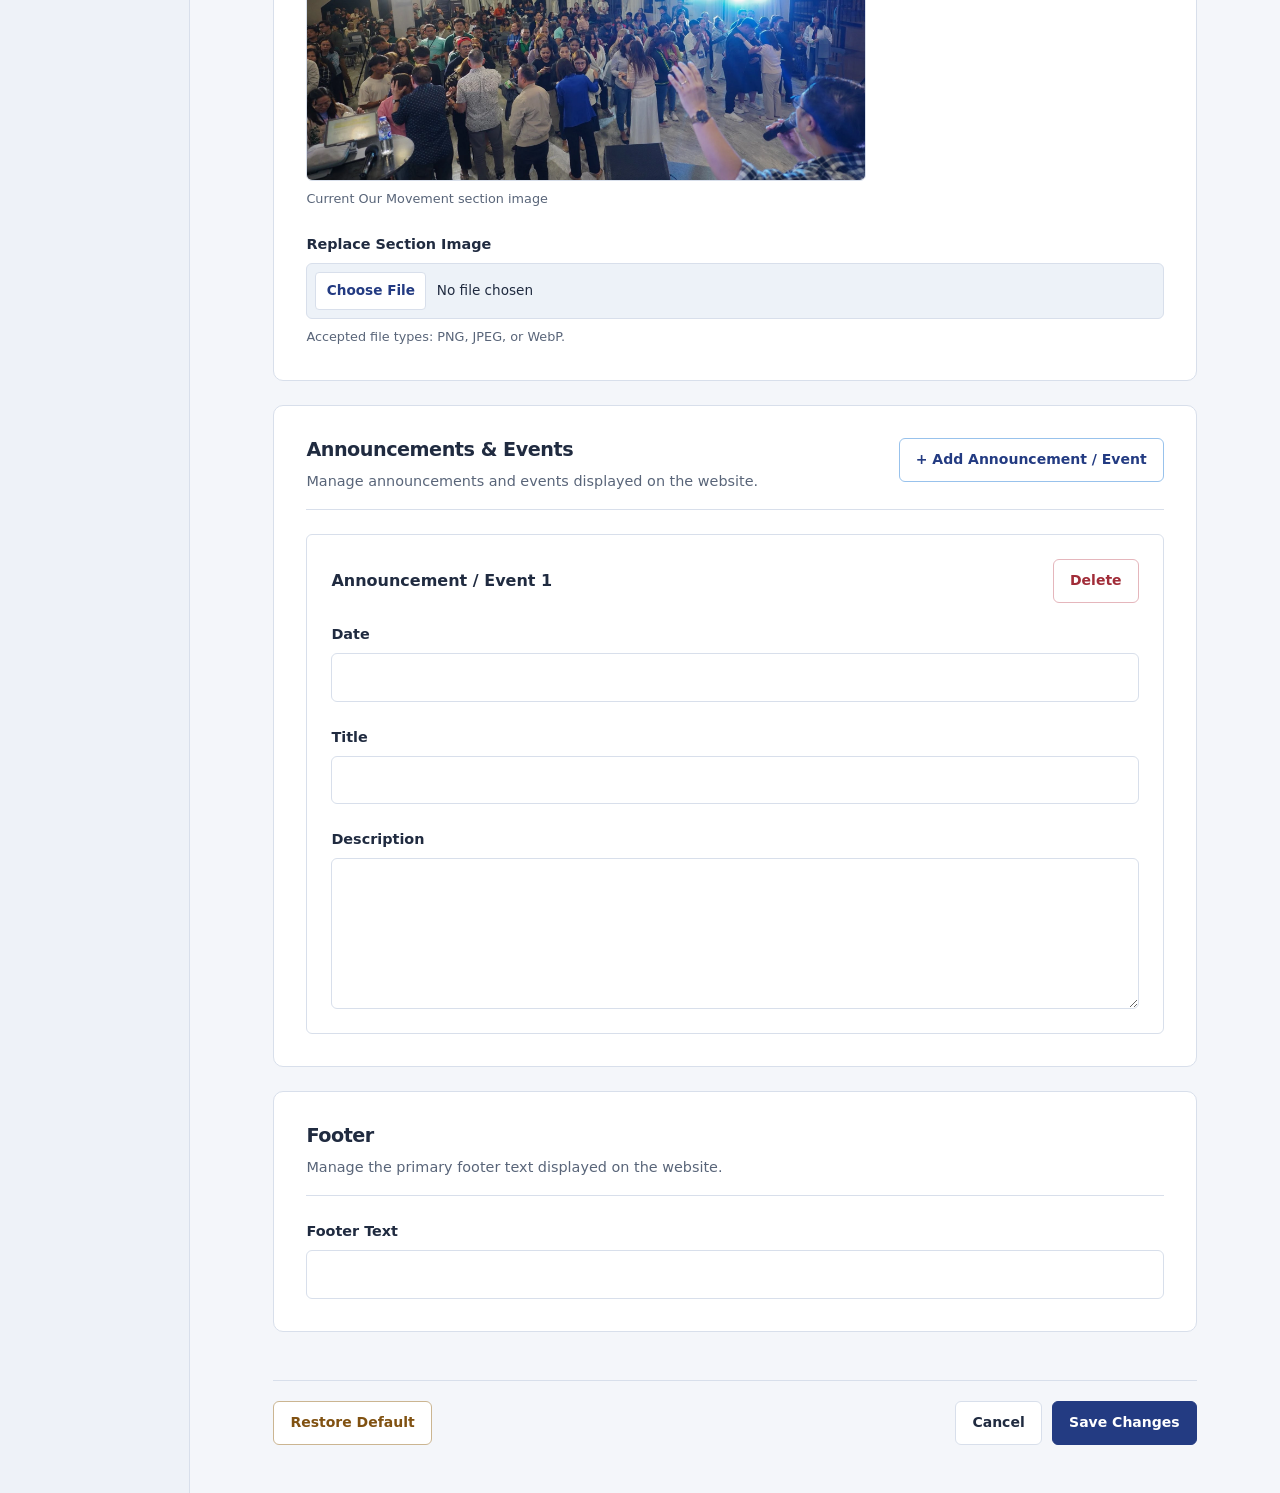
==== commit 1f022887: "Complete CMS styling and Supabase foundation" ====
--- a/admin/index.html
+++ b/admin/index.html
@@ -199,6 +199,80 @@
 
 
         <!-- ===================================================
+             BRAND THEME
+        ==================================================== -->
+        <section class="editor-section" aria-labelledby="brand-theme-heading">
+          <header class="editor-section__header">
+            <h2 id="brand-theme-heading">Brand Theme</h2>
+            <p>Choose the site's colors and typography.</p>
+          </header>
+
+          <div class="brand-theme__colors">
+            <div class="editor-field">
+              <label for="theme_primary_color">Primary Color</label>
+              <div class="brand-theme__color-control">
+                <label class="brand-theme__picker-label" for="theme_primary_color_picker">Primary Color picker</label>
+                <input id="theme_primary_color_picker" type="color" value="#233b82">
+                <input id="theme_primary_color" name="theme_primary_color" type="text" value="#233B82" maxlength="7" placeholder="#233B82" autocomplete="off" inputmode="text">
+              </div>
+            </div>
+            <div class="editor-field">
+              <label for="theme_secondary_color">Secondary Color</label>
+              <div class="brand-theme__color-control">
+                <label class="brand-theme__picker-label" for="theme_secondary_color_picker">Secondary Color picker</label>
+                <input id="theme_secondary_color_picker" type="color" value="#98c2ec">
+                <input id="theme_secondary_color" name="theme_secondary_color" type="text" value="#98C2EC" maxlength="7" placeholder="#98C2EC" autocomplete="off" inputmode="text">
+              </div>
+            </div>
+            <div class="editor-field">
+              <label for="theme_background_color">Background Color</label>
+              <div class="brand-theme__color-control">
+                <label class="brand-theme__picker-label" for="theme_background_color_picker">Background Color picker</label>
+                <input id="theme_background_color_picker" type="color" value="#ffffff">
+                <input id="theme_background_color" name="theme_background_color" type="text" value="#FFFFFF" maxlength="7" placeholder="#FFFFFF" autocomplete="off" inputmode="text">
+              </div>
+            </div>
+            <div class="editor-field">
+              <label for="theme_text_color">Text Color</label>
+              <div class="brand-theme__color-control">
+                <label class="brand-theme__picker-label" for="theme_text_color_picker">Text Color picker</label>
+                <input id="theme_text_color_picker" type="color" value="#1f2937">
+                <input id="theme_text_color" name="theme_text_color" type="text" value="#1F2937" maxlength="7" placeholder="#1F2937" autocomplete="off" inputmode="text">
+              </div>
+            </div>
+          </div>
+
+          <div class="brand-theme__fonts">
+            <div class="editor-field">
+              <label for="theme_heading_font">Heading Font</label>
+              <select id="theme_heading_font" name="theme_heading_font">
+                <option value="system-default" selected>System Default</option>
+                <option value="poppins">Poppins</option>
+                <option value="montserrat">Montserrat</option>
+                <option value="inter">Inter</option>
+                <option value="roboto">Roboto</option>
+                <option value="open-sans">Open Sans</option>
+                <option value="lato">Lato</option>
+                <option value="merriweather">Merriweather</option>
+              </select>
+            </div>
+            <div class="editor-field">
+              <label for="theme_body_font">Body Font</label>
+              <select id="theme_body_font" name="theme_body_font">
+                <option value="system-default" selected>System Default</option>
+                <option value="poppins">Poppins</option>
+                <option value="montserrat">Montserrat</option>
+                <option value="inter">Inter</option>
+                <option value="roboto">Roboto</option>
+                <option value="open-sans">Open Sans</option>
+                <option value="lato">Lato</option>
+                <option value="merriweather">Merriweather</option>
+              </select>
+            </div>
+          </div>
+        </section>
+
+        <!-- ===================================================
              HERO SECTION
         ==================================================== -->
         <section
--- a/admin/admin.css
+++ b/admin/admin.css
@@ -33,7 +33,7 @@
 a { color: var(--vca-blue); text-underline-offset: 0.2em; }
 a:hover { text-decoration-thickness: 2px; }
 img { display: block; max-width: 100%; }
-button, input, textarea { font: inherit; }
+button, input, textarea, select { font: inherit; }
 button, a, label, p, h1, h2 { overflow-wrap: anywhere; }
 :focus-visible {
   outline: 3px solid var(--vca-blue);
@@ -47,7 +47,7 @@
   font-size: 0.9rem;
   font-weight: 650;
 }
-input, textarea {
+input, textarea, select {
   display: block;
   width: 100%;
   min-width: 0;
@@ -58,8 +58,8 @@
   border: 1px solid var(--border-color);
   border-radius: 6px;
 }
-input:hover:not(:disabled), textarea:hover:not(:disabled) { border-color: #8999b6; }
-input:focus-visible, textarea:focus-visible { border-color: var(--vca-blue); }
+input:hover:not(:disabled), textarea:hover:not(:disabled), select:hover:not(:disabled) { border-color: #8999b6; }
+input:focus-visible, textarea:focus-visible, select:focus-visible { border-color: var(--vca-blue); }
 textarea { min-height: 130px; resize: vertical; }
 input[type="file"] {
   padding: 0.5rem;
@@ -79,7 +79,7 @@
 }
 input::file-selector-button:hover { background: #e1ebf8; }
 input[aria-invalid="true"], textarea[aria-invalid="true"] { border-color: var(--error); }
-input:disabled, textarea:disabled { background: var(--surface-muted); color: var(--text-muted); cursor: not-allowed; }
+input:disabled, textarea:disabled, select:disabled { background: var(--surface-muted); color: var(--text-muted); cursor: not-allowed; }
 .cms-form-field + .cms-form-field { margin-top: 1.25rem; }
 .editor-field + .editor-field { margin-top: 1.5rem; }
 .editor-field > p {
@@ -92,6 +92,45 @@
   font-size: 0.8rem;
   font-weight: 400;
   color: var(--text-muted);
+}
+
+/* Brand theme */
+.brand-theme__colors, .brand-theme__fonts {
+  display: grid;
+  grid-template-columns: repeat(2, minmax(0, 1fr));
+  gap: 1.5rem;
+}
+.brand-theme__fonts { margin-top: 1.5rem; }
+.brand-theme__colors .editor-field + .editor-field,
+.brand-theme__fonts .editor-field + .editor-field { margin-top: 0; }
+.brand-theme__color-control {
+  display: flex;
+  align-items: center;
+  gap: 0.65rem;
+  min-width: 0;
+}
+.brand-theme__color-control input[type="color"] {
+  flex: 0 0 48px;
+  width: 48px;
+  height: 44px;
+  min-height: 44px;
+  padding: 3px;
+  cursor: pointer;
+}
+.brand-theme__color-control input[type="text"] { flex: 1 1 0; min-width: 0; }
+.brand-theme__picker-label {
+  position: absolute;
+  width: 1px;
+  height: 1px;
+  padding: 0;
+  margin: -1px;
+  overflow: hidden;
+  clip: rect(0, 0, 0, 0);
+  white-space: nowrap;
+  border: 0;
+}
+@media (max-width: 600px) {
+  .brand-theme__colors, .brand-theme__fonts { grid-template-columns: minmax(0, 1fr); }
 }
 
 /* Buttons */
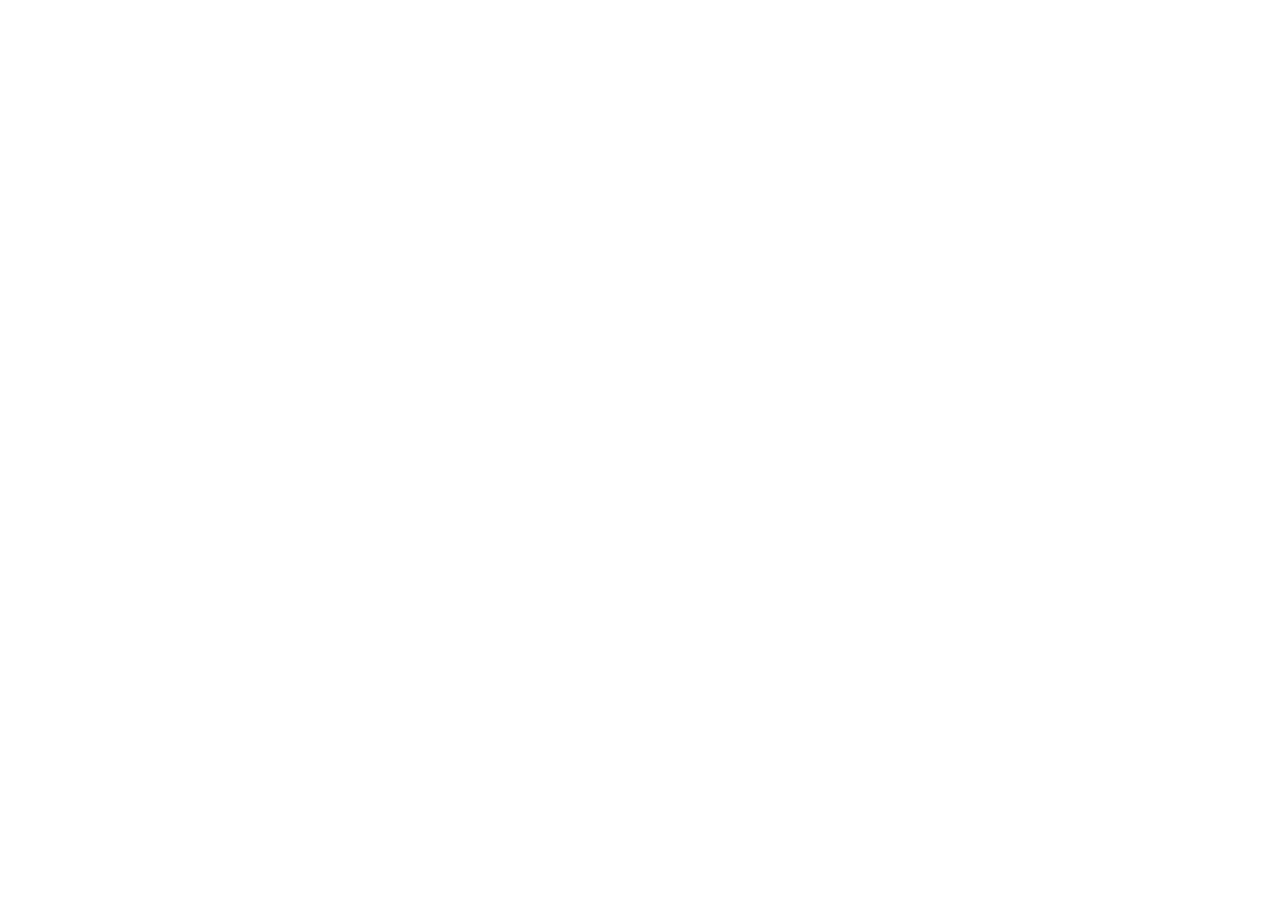
==== commit 9fa2306e: "Complete CMS authentication foundation" ====
--- a/admin/index.html
+++ b/admin/index.html
@@ -15,7 +15,7 @@
   <link rel="stylesheet" href="admin.css">
 </head>
 
-<body>
+<body hidden>
 
   <!-- =========================================================
        ADMIN HEADER
@@ -691,5 +691,6 @@
 
   </div>
 
+  <script type="module" src="js/admin-auth.js"></script>
 </body>
 </html>
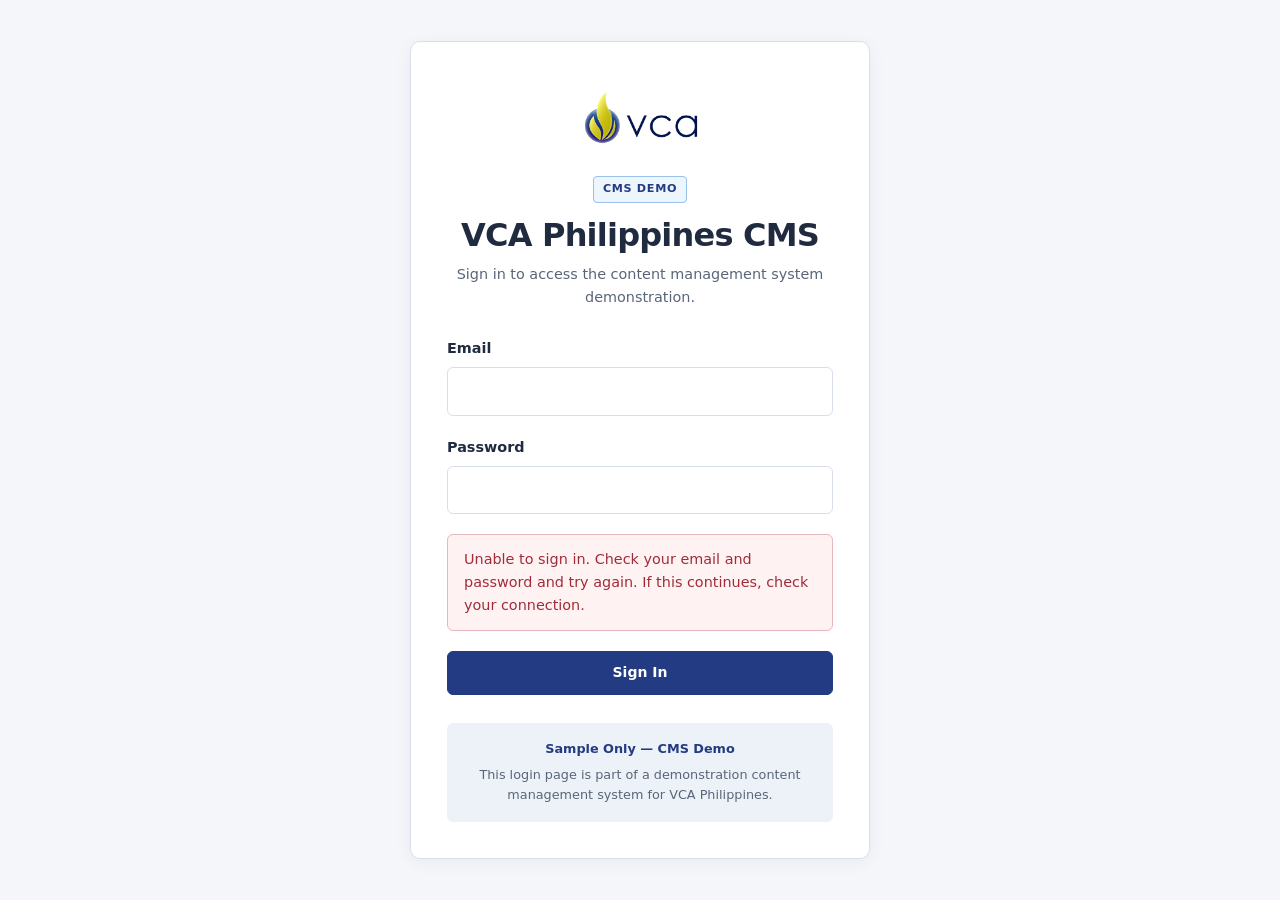
==== commit 18f3b4e1: "Complete CMS image upload" ====
--- a/admin/index.html
+++ b/admin/index.html
@@ -190,7 +190,7 @@
             >
 
             <p>
-              Accepted file types: PNG, JPEG, or WebP.
+              PNG, JPEG, or WebP. Maximum file size: 5 MB.
             </p>
 
           </div>
@@ -374,7 +374,7 @@
             >
 
             <p>
-              Accepted file types: PNG, JPEG, or WebP.
+              PNG, JPEG, or WebP. Maximum file size: 5 MB.
             </p>
 
           </div>
@@ -513,7 +513,7 @@
             >
 
             <p>
-              Accepted file types: PNG, JPEG, or WebP.
+              PNG, JPEG, or WebP. Maximum file size: 5 MB.
             </p>
 
           </div>
@@ -548,7 +548,10 @@
           <section class="announcement-entry" aria-labelledby="announcement-entry-heading">
             <header class="announcement-entry__header">
               <h3 id="announcement-entry-heading">Announcement / Event 1</h3>
-              <button id="delete-announcement-button" type="button" aria-describedby="announcement-entry-heading">Delete</button>
+              <div class="announcement-entry__actions">
+                <button id="edit-announcement-button" type="button" data-edit-announcement aria-pressed="false" aria-describedby="announcement-entry-heading">Edit</button>
+                <button id="delete-announcement-button" type="button" data-delete-announcement aria-describedby="announcement-entry-heading">Delete</button>
+              </div>
             </header>
 
             <div class="editor-field">
@@ -692,5 +695,6 @@
   </div>
 
   <script type="module" src="js/admin-auth.js"></script>
+  <script type="module" src="js/homepage-editor.js"></script>
 </body>
 </html>
--- a/admin/admin.css
+++ b/admin/admin.css
@@ -283,6 +283,7 @@
   border-radius: 6px;
 }
 .announcement-entry__header { align-items: center; margin-bottom: 1.25rem; }
+.announcement-entry__actions { display: flex; flex-wrap: wrap; gap: 0.5rem; }
 .announcement-entry__header h3 { margin: 0; font-size: 1rem; line-height: 1.4; }
 #add-announcement-button { color: var(--vca-blue); border-color: var(--vca-sky-blue); }
 #add-announcement-button:hover:not(:disabled) { background: #edf5fd; border-color: var(--vca-blue); }
